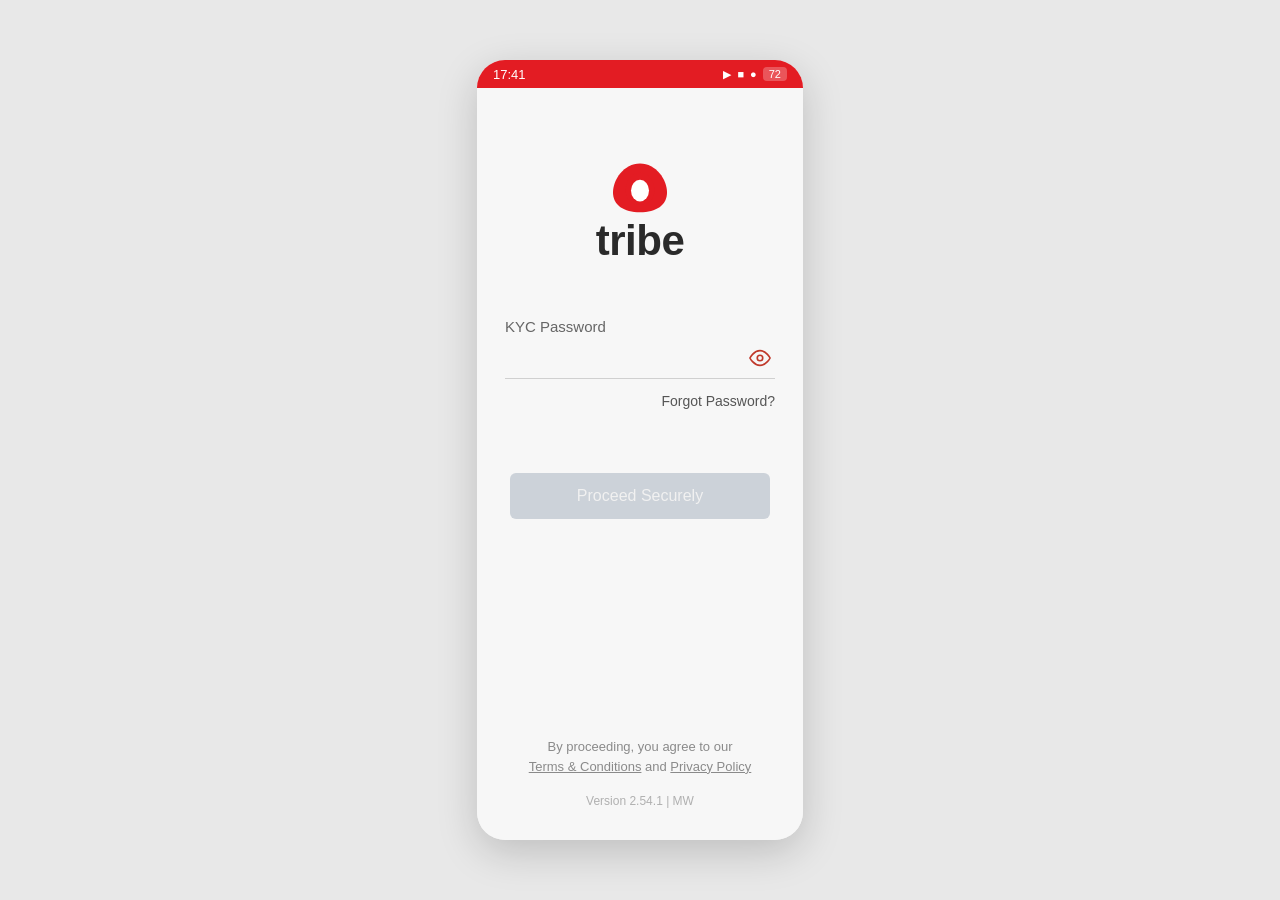
==== screen2-password.html @ 469b5c34 "Add screen2-password.html for KYC password entry" ====
<!DOCTYPE html>
<html lang="en">
<head>
  <meta charset="UTF-8" />
  <meta name="viewport" content="width=device-width, initial-scale=1.0, maximum-scale=1.0, user-scalable=no" />
  <title>Tribe – KYC Password</title>
  <link rel="stylesheet" href="styles.css" />
</head>
<body>
  <div class="phone-frame">
    <!-- Status bar simulation -->
    <div class="status-bar dark">
      <span class="time">17:41</span>
      <div class="status-icons">
        <span class="icon">▶</span>
        <span class="icon">■</span>
        <span class="icon">●</span>
        <span class="battery">72</span>
      </div>
    </div>

    <main class="screen">
      <!-- Logo -->
      <div class="logo-area">
        <div class="logo-icon">
          <svg viewBox="0 0 80 60" width="72" height="54">
            <path d="M40 4 C22 4 10 22 10 36 C10 50 22 58 40 58 C58 58 70 50 70 36 C70 22 58 4 40 4 Z" fill="#E31C23"/>
            <path d="M40 14 C30 14 24 24 24 34 C24 44 30 50 40 50 C50 50 56 44 56 34 C56 24 50 14 40 14 Z" fill="#E31C23"/>
            <ellipse cx="40" cy="34" rx="10" ry="12" fill="#fff"/>
          </svg>
        </div>
        <h1 class="brand">tribe</h1>
      </div>

      <!-- Password field -->
      <div class="form-area">
        <div class="input-group password-group">
          <label class="floating-label" for="kyc-password">KYC Password</label>
          <div class="password-row">
            <input
              type="password"
              id="kyc-password"
              class="password-input"
              placeholder=""
              autocomplete="current-password"
            />
            <button type="button" class="toggle-visibility" aria-label="Show password">
              <svg width="22" height="22" viewBox="0 0 24 24" fill="none" stroke="#c0392b" stroke-width="1.8">
                <path d="M1 12s4-8 11-8 11 8 11 8-4 8-11 8-11-8-11-8z"/>
                <circle cx="12" cy="12" r="3"/>
              </svg>
            </button>
          </div>
          <div class="underline"></div>
        </div>

        <a href="#" class="forgot-link">Forgot Password?</a>

        <button class="btn-primary disabled" type="button" disabled>
          Proceed Securely
        </button>
      </div>

      <!-- Footer -->
      <footer class="footer">
        <p class="legal">
          By proceeding, you agree to our<br />
          <a href="#">Terms &amp; Conditions</a> and <a href="#">Privacy Policy</a>
        </p>
        <p class="version">Version 2.54.1 | MW</p>
      </footer>
    </main>
  </div>
</body>
</html>
---- styles.css ----
/* ============================================================
   Tribe Login Screens – Shared Styles
   Matches the mobile UI from the provided screenshots
   ============================================================ */

*,
*::before,
*::after {
  box-sizing: border-box;
  margin: 0;
  padding: 0;
}

:root {
  --tribe-red: #E31C23;
  --text-dark: #2c2c2c;
  --text-muted: #8a8a8a;
  --btn-bg: #3a4a5c;
  --btn-disabled: #b0b8c0;
  --underline: #d0d0d0;
  --bg: #f7f7f7;
  --white: #ffffff;
}

html, body {
  height: 100%;
  font-family: -apple-system, BlinkMacSystemFont, "Segoe UI", Roboto, "Helvetica Neue", Arial, sans-serif;
  background: #e8e8e8;
  display: flex;
  justify-content: center;
  align-items: center;
  -webkit-font-smoothing: antialiased;
}

/* ---------- Phone frame (optional visual wrapper) ---------- */
.phone-frame {
  width: 100%;
  max-width: 390px;
  min-height: 780px;
  background: var(--bg);
  border-radius: 28px;
  overflow: hidden;
  box-shadow: 0 12px 40px rgba(0, 0, 0, 0.18);
  position: relative;
  display: flex;
  flex-direction: column;
}

/* ---------- Status bar ---------- */
.status-bar {
  height: 28px;
  background: var(--tribe-red);
  color: white;
  display: flex;
  align-items: center;
  justify-content: space-between;
  padding: 0 16px;
  font-size: 13px;
  font-weight: 500;
}

.status-bar.dark {
  background: var(--tribe-red);
}

.status-icons {
  display: flex;
  align-items: center;
  gap: 6px;
  font-size: 11px;
}

.battery {
  background: rgba(255,255,255,0.25);
  padding: 1px 6px;
  border-radius: 4px;
  font-size: 11px;
}

/* ---------- Main screen ---------- */
.screen {
  flex: 1;
  display: flex;
  flex-direction: column;
  padding: 0 28px 32px;
  background: var(--bg);
}

/* ---------- Logo ---------- */
.logo-area {
  margin-top: 72px;
  margin-bottom: 56px;
  text-align: center;
}

.logo-icon {
  display: flex;
  justify-content: center;
  margin-bottom: 6px;
}

.brand {
  font-size: 42px;
  font-weight: 700;
  color: #2a2a2a;
  letter-spacing: -0.5px;
  line-height: 1;
}

/* ---------- Form area ---------- */
.form-area {
  flex: 1;
  display: flex;
  flex-direction: column;
}

.input-group {
  position: relative;
  margin-bottom: 8px;
}

/* Phone number input */
.phone-input {
  width: 100%;
  border: none;
  background: transparent;
  font-size: 18px;
  color: var(--text-dark);
  padding: 10px 0 12px;
  outline: none;
  letter-spacing: 0.5px;
}

/* Password group */
.password-group {
  margin-bottom: 4px;
}

.floating-label {
  display: block;
  font-size: 15px;
  color: #666;
  margin-bottom: 2px;
}

.password-row {
  display: flex;
  align-items: center;
  gap: 8px;
}

.password-input {
  flex: 1;
  border: none;
  background: transparent;
  font-size: 18px;
  color: var(--text-dark);
  padding: 8px 0 12px;
  outline: none;
  letter-spacing: 2px;
}

.toggle-visibility {
  background: none;
  border: none;
  padding: 4px;
  cursor: pointer;
  display: flex;
  align-items: center;
  color: #c0392b;
}

.underline {
  height: 1px;
  background: var(--underline);
  width: 100%;
}

/* Forgot password link */
.forgot-link {
  align-self: flex-end;
  margin-top: 10px;
  margin-bottom: 36px;
  font-size: 14px;
  color: #555;
  text-decoration: none;
}

.forgot-link:hover {
  text-decoration: underline;
}

/* ---------- Primary button ---------- */
.btn-primary {
  display: flex;
  align-items: center;
  justify-content: center;
  gap: 8px;
  width: 100%;
  max-width: 260px;
  margin: 28px auto 0;
  padding: 14px 24px;
  background: var(--btn-bg);
  color: white;
  border: none;
  border-radius: 6px;
  font-size: 16px;
  font-weight: 500;
  cursor: pointer;
  transition: background 0.2s, opacity 0.2s;
}

.btn-primary:hover:not(:disabled) {
  background: #2f3d4d;
}

.btn-primary.disabled,
.btn-primary:disabled {
  background: #c5ccd4;
  color: #f0f0f0;
  cursor: not-allowed;
  opacity: 0.85;
}

.lock-icon {
  display: flex;
  align-items: center;
}

/* ---------- Footer ---------- */
.footer {
  margin-top: auto;
  text-align: center;
  padding-top: 40px;
}

.legal {
  font-size: 13px;
  color: var(--text-muted);
  line-height: 1.5;
  margin-bottom: 18px;
}

.legal a {
  color: var(--text-muted);
  text-decoration: underline;
}

.version {
  font-size: 12px;
  color: #b0b0b0;
}

/* ---------- Responsive tweaks ---------- */
@media (max-width: 400px) {
  .phone-frame {
    border-radius: 0;
    min-height: 100vh;
    max-width: 100%;
  }

  .logo-area {
    margin-top: 60px;
  }
}
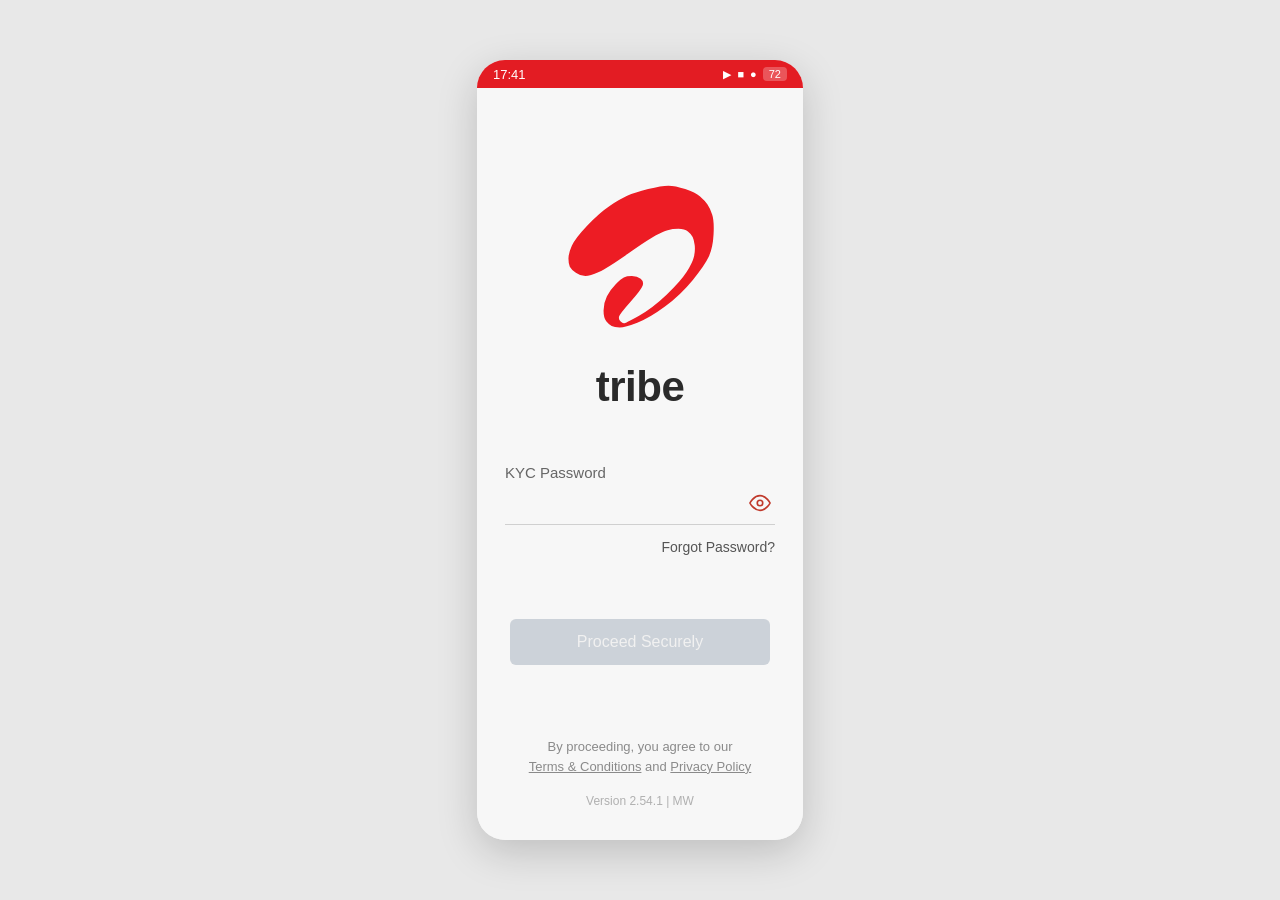
==== commit c3be9a1e: "Update screen2-password.html" ====
--- a/screen2-password.html
+++ b/screen2-password.html
@@ -23,40 +23,46 @@
       <!-- Logo -->
       <div class="logo-area">
         <div class="logo-icon">
-          <svg viewBox="0 0 80 60" width="72" height="54">
-            <path d="M40 4 C22 4 10 22 10 36 C10 50 22 58 40 58 C58 58 70 50 70 36 C70 22 58 4 40 4 Z" fill="#E31C23"/>
-            <path d="M40 14 C30 14 24 24 24 34 C24 44 30 50 40 50 C50 50 56 44 56 34 C56 24 50 14 40 14 Z" fill="#E31C23"/>
-            <ellipse cx="40" cy="34" rx="10" ry="12" fill="#fff"/>
-          </svg>
+            <svg xmlns="http://www.w3.org/2000/svg" viewBox="0 0 200 148">
+              <path fill="#ED1C24" d="M144.5 27Q141 24 133.5 21.5Q126 19 121 19Q116 19 106 21.5Q96 24 90.5 26.5Q85 29 77.5 34Q70 39 61 48.5Q52 58 49.5 63.5Q47 69 47 73Q47 77 48 79Q49 81 52.5 83.5Q56 86 59.5 86Q63 86 69.5 83Q76 80 91 69.5Q106 59 111.5 56Q117 53 120.5 52Q124 51 128.5 51Q133 51 135.5 53Q138 55 139 57Q140 59 140.5 63Q141 67 140 71.5Q139 76 134.5 83Q130 90 119.5 100Q109 110 99 115.5Q89 121 88 121Q87 121 85.5 119.5Q84 118 84.5 116Q85 114 93 105Q101 96 102 93Q103 90 100.5 88Q98 86 94 86Q90 86 88 87Q86 88 82 92Q78 96 75.5 101Q73 106 73 111.5Q73 117 75 119.5Q77 122 79 123Q81 124 85 124Q89 124 98 120.5Q107 117 118.5 108.5Q130 100 139 89Q148 78 151 71.5Q154 65 154.5 55Q155 45 153.5 40.5Q152 36 150 33Q148 30 144.5 27Z"/>
+            </svg>
         </div>
         <h1 class="brand">tribe</h1>
       </div>
 
       <!-- Password field -->
       <div class="form-area">
-        <div class="input-group password-group">
-          <label class="floating-label" for="kyc-password">KYC Password</label>
+          <div class="input-group password-group">
+              <label class="floating-label" for="kyc-password">KYC Password</label>
           <div class="password-row">
-            <input
-              type="password"
-              id="kyc-password"
-              class="password-input"
-              placeholder=""
-              autocomplete="current-password"
-            />
-            <button type="button" class="toggle-visibility" aria-label="Show password">
-              <svg width="22" height="22" viewBox="0 0 24 24" fill="none" stroke="#c0392b" stroke-width="1.8">
-                <path d="M1 12s4-8 11-8 11 8 11 8-4 8-11 8-11-8-11-8z"/>
-                <circle cx="12" cy="12" r="3"/>
-              </svg>
-            </button>
+              <input
+                type="password"
+                id="kyc-password"
+                class="password-input"
+                placeholder=""
+                autocomplete="current-password"
+              />
+          <button type="button" class="toggle-visibility" id="toggle-password" aria-label="Show password">
+            <!-- Eye open (show) -->
+            <svg class="icon-eye" width="22" height="22" viewBox="0 0 24 24" fill="none" stroke="#c0392b" stroke-width="1.8">
+              <path d="M1 12s4-8 11-8 11 8 11 8-4 8-11 8-11-8-11-8z"/>
+              <circle cx="12" cy="12" r="3"/>
+            </svg>
+            <!-- Eye with slash (hide) – starts hidden -->
+            <svg class="icon-eye-off" width="22" height="22" viewBox="0 0 24 24" fill="none" stroke="#c0392b" stroke-width="1.8" style="display:none">
+              <path d="M17.94 17.94A10.07 10.07 0 0 1 12 20c-7 0-11-8-11-8a18.45 18.45 0 0 1 5.06-5.94M9.9 4.24A9.12 9.12 0 0 1 12 4c7 0 11 8 11 8a18.5 18.5 0 0 1-2.16 3.19m-6.72-1.07a3 3 0 1 1-4.24-4.24"/>
+              <line x1="1" y1="1" x2="23" y2="23"/>
+            </svg>
+          </button>
+            
           </div>
+            
           <div class="underline"></div>
         </div>
 
         <a href="#" class="forgot-link">Forgot Password?</a>
-
-        <button class="btn-primary disabled" type="button" disabled>
+        
+        <button class="btn-primary disabled" type="button" id="proceed-btn" disabled>
           Proceed Securely
         </button>
       </div>
@@ -71,5 +77,33 @@
       </footer>
     </main>
   </div>
+
+  <script>
+    const passwordInput = document.getElementById('kyc-password');
+    const toggleBtn = document.getElementById('toggle-password');
+    const proceedBtn = document.getElementById('proceed-btn');
+    const eyeOpen = toggleBtn.querySelector('.icon-eye');
+    const eyeOff = toggleBtn.querySelector('.icon-eye-off');
+  
+    // Show / hide password
+    toggleBtn.addEventListener('click', function () {
+      const isHidden = passwordInput.type === 'password';
+      passwordInput.type = isHidden ? 'text' : 'password';
+      eyeOpen.style.display = isHidden ? 'none' : 'block';
+      eyeOff.style.display = isHidden ? 'block' : 'none';
+      toggleBtn.setAttribute('aria-label', isHidden ? 'Hide password' : 'Show password');
+    });
+  
+    // Enable Proceed button only when password has text
+    passwordInput.addEventListener('input', function () {
+      if (passwordInput.value.trim().length > 0) {
+        proceedBtn.disabled = false;
+        proceedBtn.classList.remove('disabled');
+      } else {
+        proceedBtn.disabled = true;
+        proceedBtn.classList.add('disabled');
+      }
+    });
+  </script>
 </body>
 </html>
--- a/styles.css
+++ b/styles.css
@@ -131,6 +131,14 @@
   letter-spacing: 0.5px;
 }
 
+/* Error message under inputs */
+.error-message {
+  color: #e31c23;
+  font-size: 13px;
+  margin-top: 8px;
+  margin-bottom: 4px;
+}
+
 /* Password group */
 .password-group {
   margin-bottom: 4px;
